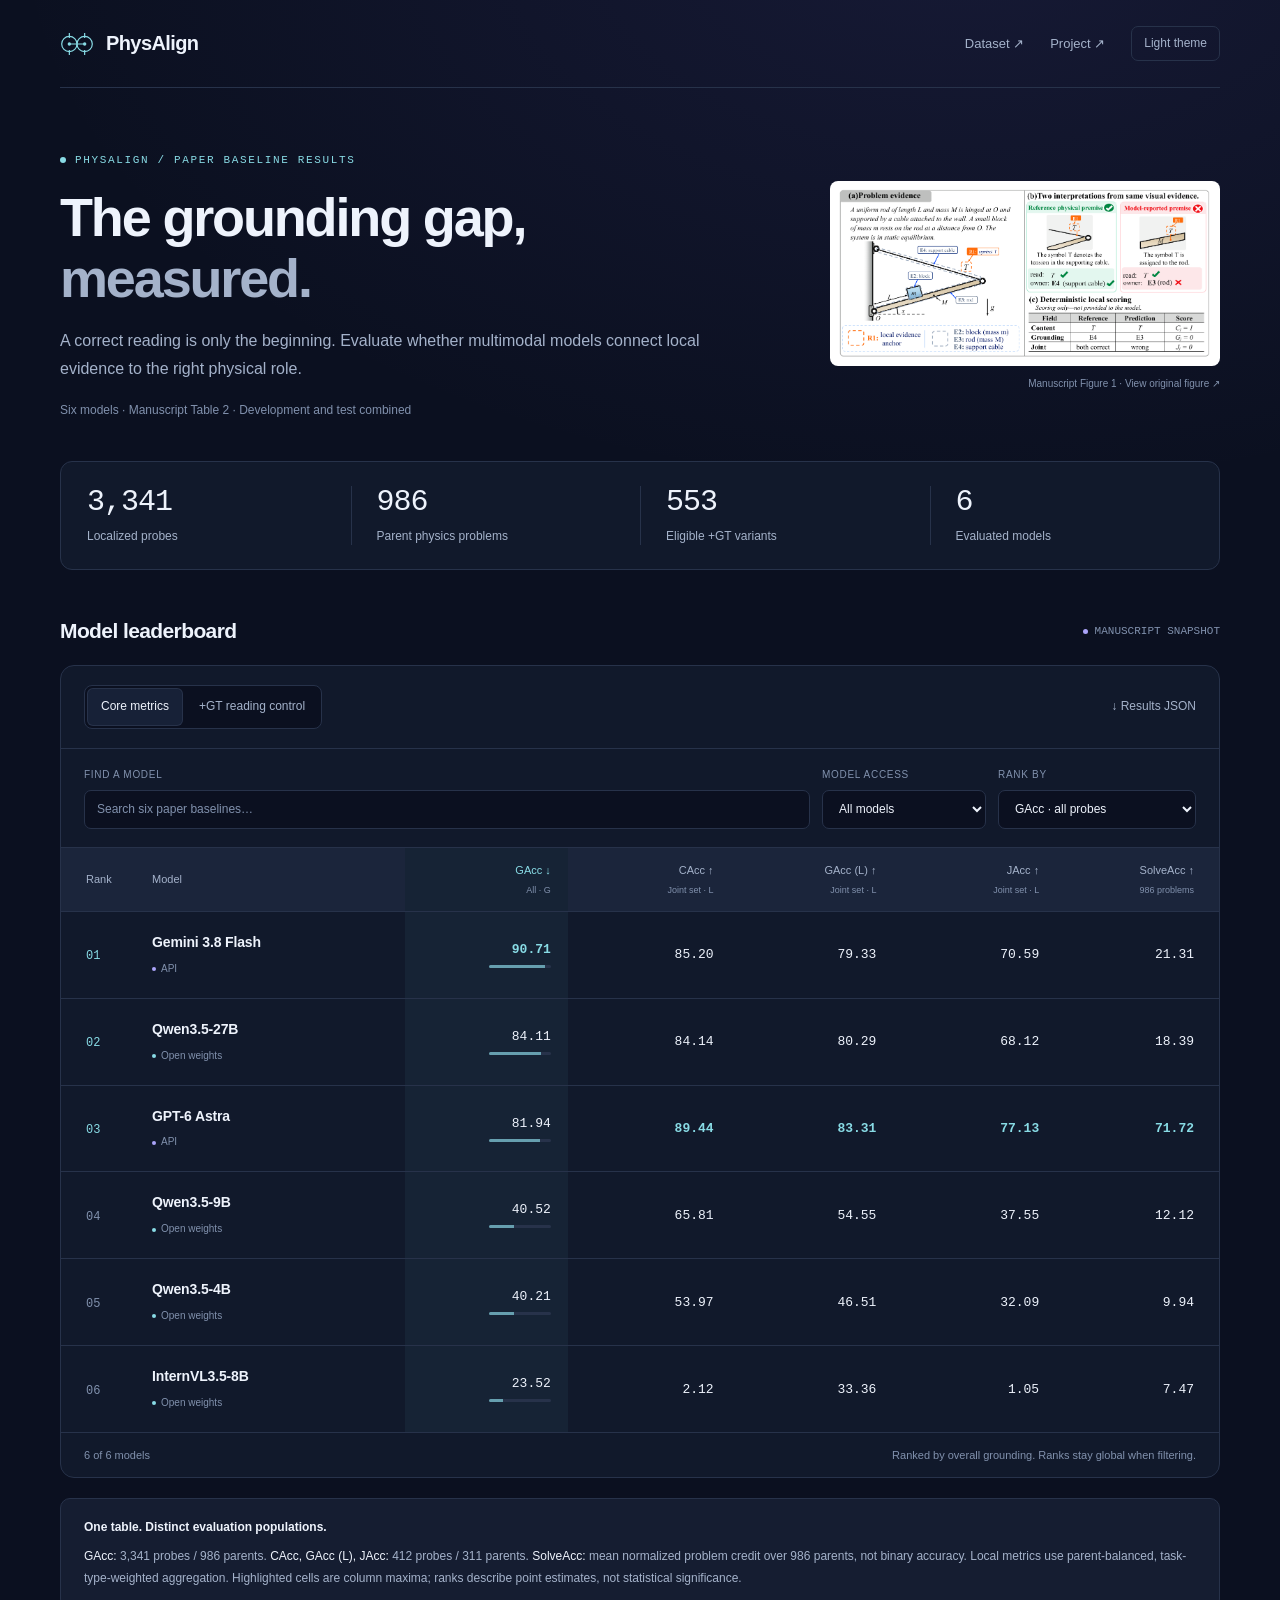
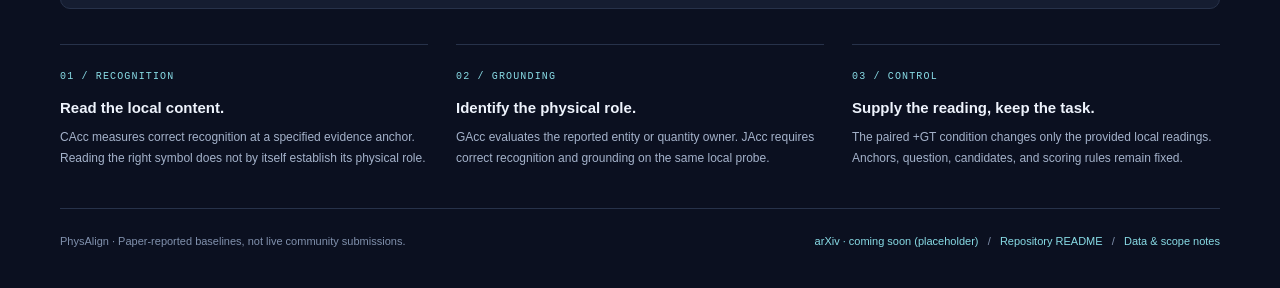
==== docs/leaderboard/index.html @ f6371ef3 "Release PhysAlign framework" ====
<!doctype html>
<html lang="en" data-theme="dark">
<head>
  <meta charset="utf-8" />
  <meta name="viewport" content="width=device-width, initial-scale=1" />
  <meta name="description" content="PhysAlign paper baselines: recognition, evidence-grounded role alignment, and original-problem solving across six multimodal models." />
  <title>PhysAlign · Model Leaderboard</title>
  <link rel="stylesheet" href="style.css" />
  <script id="baseline-data" type="application/json">{"schema_version":1,"title":"PhysAlign: A Benchmark for Evidence-Grounded Role Alignment in Multimodal Physics Reasoning","source":{"kind":"paper_baseline","table":2,"page":7,"snapshot_date":"2026-09-27","status":"Manuscript results; not a live submission leaderboard","evaluation_partition":"Development and test combined","rounding":"Values are transcribed from Table 2. Paired deltas are independently rounded in the paper."},"links":{"arxiv":"https://arxiv.org/abs/XXXX.XXXXX","arxiv_is_placeholder":true,"dataset":"https://huggingface.co/datasets/Jetson888/PhysAlign","project":"https://physalign-lab.github.io/"},"populations":{"all":{"symbol":"G","parents":986,"probes":3341},"joint":{"symbol":"L","parents":311,"probes":412},"paired_eligible":{"symbol":"P","parents":385,"probes":553},"solving":{"parents":986},"release":{"source_datasets":6,"development":{"parents":79,"probes":208,"paired_variants":90},"test":{"parents":907,"probes":3133,"paired_variants":463}}},"default_ranking":"gacc_all","metrics":[{"key":"gacc_all","label":"GAcc","scope":"All · G","population":"all","unit":"percent","higher_is_better":true},{"key":"cacc","label":"CAcc","scope":"Joint set · L","population":"joint","unit":"percent","higher_is_better":true},{"key":"gacc_joint","label":"GAcc (L)","scope":"Joint set · L","population":"joint","unit":"percent","higher_is_better":true},{"key":"jacc","label":"JAcc","scope":"Joint set · L","population":"joint","unit":"percent","higher_is_better":true},{"key":"solve_acc","label":"SolveAcc","scope":"986 problems","population":"solving","unit":"percent_normalized_credit","higher_is_better":true}],"models":[{"id":"qwen3.5-4b","name":"Qwen3.5-4B","family":"Qwen","access":"open_weights","gacc_all":40.21,"cacc":53.97,"gacc_joint":46.51,"jacc":32.09,"solve_acc":9.94,"paired":{"base":46.51,"gt":54.61,"delta_pp":8.1,"parents":311,"probes":412}},{"id":"qwen3.5-9b","name":"Qwen3.5-9B","family":"Qwen","access":"open_weights","gacc_all":40.52,"cacc":65.81,"gacc_joint":54.55,"jacc":37.55,"solve_acc":12.12,"paired":{"base":54.55,"gt":56.53,"delta_pp":1.98,"parents":311,"probes":412}},{"id":"qwen3.5-27b","name":"Qwen3.5-27B","family":"Qwen","access":"open_weights","gacc_all":84.11,"cacc":84.14,"gacc_joint":80.29,"jacc":68.12,"solve_acc":18.39,"paired":{"base":80.29,"gt":82.0,"delta_pp":1.71,"parents":311,"probes":412}},{"id":"internvl3.5-8b","name":"InternVL3.5-8B","family":"InternVL","access":"open_weights","gacc_all":23.52,"cacc":2.12,"gacc_joint":33.36,"jacc":1.05,"solve_acc":7.47,"paired":{"base":33.36,"gt":34.81,"delta_pp":1.45,"parents":311,"probes":412}},{"id":"gpt-6-astra","name":"GPT-6 Astra","family":"GPT","access":"api","gacc_all":81.94,"cacc":89.44,"gacc_joint":83.31,"jacc":77.13,"solve_acc":71.72,"paired":{"base":83.59,"gt":84.9,"delta_pp":1.32,"parents":304,"probes":397}},{"id":"gemini-3.8-flash","name":"Gemini 3.8 Flash","family":"Gemini","access":"api","gacc_all":90.71,"cacc":85.2,"gacc_joint":79.33,"jacc":70.59,"solve_acc":21.31,"paired":{"base":78.67,"gt":80.86,"delta_pp":2.2,"parents":304,"probes":397}}]}</script>
  <script src="leaderboard-core.js" defer></script>
  <script src="leaderboard.js" defer></script>
</head>
<body>
  <a class="skip-link" href="#results">Skip to results</a>
  <div class="wrap">
    <header class="nav">
      <a class="brand" href="https://physalign-lab.github.io/" aria-label="PhysAlign project page">
        <svg viewBox="0 0 40 30" fill="none" aria-hidden="true"><circle cx="11" cy="15" r="9" stroke="currentColor" stroke-width="1.4"/><circle cx="29" cy="15" r="9" stroke="currentColor" stroke-width="1.4"/><path d="M11 2v6m18-6v6M11 22v6m18-6v6M11 15h18" stroke="currentColor" stroke-width="1.4"/><circle cx="11" cy="15" r="2" fill="currentColor"/><circle cx="29" cy="15" r="2" fill="currentColor"/></svg>
        PhysAlign
      </a>
      <nav class="nav-links" aria-label="Project resources">
        <a class="nav-dataset" href="https://huggingface.co/datasets/Jetson888/PhysAlign">Dataset ↗</a>
        <a href="https://physalign-lab.github.io/">Project ↗</a>
        <button type="button" id="theme-toggle" class="theme-toggle" aria-label="Use light theme" aria-pressed="false" disabled>Light theme</button>
      </nav>
    </header>
    <main>
      <section class="hero" aria-labelledby="page-title">
        <div>
          <div class="eyebrow"><i aria-hidden="true"></i> PhysAlign / Paper baseline results</div>
          <h1 id="page-title">The grounding gap,<br /><span>measured.</span></h1>
          <p class="lede">A correct reading is only the beginning. Evaluate whether multimodal models connect local evidence to the right physical role.</p>
          <p class="hero-note">Six models · Manuscript Table 2 · Development and test combined</p>
        </div>
        <figure class="hero-figure">
          <a href="../assets/figure-1-grounding.png" aria-label="Open original manuscript Figure 1 at full resolution"><img src="../assets/figure-1-grounding.png" width="2142" height="966" alt="Original manuscript Figure 1: correct symbol recognition can coexist with incorrect grounding to a physical entity." /></a>
          <figcaption>Manuscript Figure 1 · View original figure ↗</figcaption>
        </figure>
      </section>

      <div class="stats" aria-label="Benchmark scope">
        <div class="stat"><strong>3,341</strong><span>Localized probes</span></div>
        <div class="stat"><strong>986</strong><span>Parent physics problems</span></div>
        <div class="stat"><strong>553</strong><span>Eligible +GT variants</span></div>
        <div class="stat"><strong>6</strong><span>Evaluated models</span></div>
      </div>

      <section id="results" aria-labelledby="results-title">
        <div class="section-heading"><h2 id="results-title">Model leaderboard</h2><span class="snapshot">MANUSCRIPT SNAPSHOT</span></div>
        <div class="board">
          <div class="board-top">
            <div class="view-switch" role="group" aria-label="Results view">
              <button type="button" data-view="core" class="active" aria-pressed="true" disabled>Core metrics</button>
              <button type="button" data-view="paired" aria-pressed="false" disabled>+GT reading control</button>
            </div>
            <a class="data-link" href="results.json" download="physalign-paper-baselines.json">↓ Results JSON</a>
          </div>
          <div class="toolbar">
            <div class="search-field"><label for="model-search">Find a model</label><input type="search" id="model-search" placeholder="Search six paper baselines…" autocomplete="off" disabled /></div>
            <div class="filter-field"><label for="access-filter">Model access</label><select id="access-filter" disabled><option value="all">All models</option><option value="open_weights">Open weights</option><option value="api">API models</option></select></div>
            <div class="metric-field"><label for="metric-picker">Rank by</label><select id="metric-picker" disabled><option value="gacc_all">GAcc · all probes</option><option value="cacc">CAcc · recognition</option><option value="gacc_joint">GAcc · joint set</option><option value="jacc">JAcc · joint correctness</option><option value="solve_acc">SolveAcc · solving</option></select></div>
          </div>
          <div class="table-wrap" tabindex="0" role="region" aria-label="Model results; scroll horizontally on small screens">
            <table>
              <caption class="sr-only">PhysAlign paper baselines. Scores are percentages; higher is better. Default ranking: GAcc over all grounding probes.</caption>
              <thead id="result-head"><tr><th scope="col" class="rank-col">Rank</th><th scope="col" class="model-col">Model</th><th scope="col" class="numeric selected" aria-sort="descending"><button type="button" data-sort="gacc_all">GAcc ↓<small>All · G</small></button></th><th scope="col" class="numeric" aria-sort="none"><button type="button" data-sort="cacc">CAcc ↑<small>Joint set · L</small></button></th><th scope="col" class="numeric" aria-sort="none"><button type="button" data-sort="gacc_joint">GAcc (L) ↑<small>Joint set · L</small></button></th><th scope="col" class="numeric" aria-sort="none"><button type="button" data-sort="jacc">JAcc ↑<small>Joint set · L</small></button></th><th scope="col" class="numeric" aria-sort="none"><button type="button" data-sort="solve_acc">SolveAcc ↑<small>986 problems</small></button></th></tr></thead>
              <tbody id="result-rows"><tr><td class="rank-col"><span class="rank top-rank">01</span></td><td class="model-cell"><span class="model-name">Gemini 3.8 Flash</span><span class="access api">API</span></td><td class="numeric selected best"><span class="score">90.71</span><span class="score-bar" aria-hidden="true"><i style="width:90.71%"></i></span></td><td class="numeric"><span class="score">85.20</span></td><td class="numeric"><span class="score">79.33</span></td><td class="numeric"><span class="score">70.59</span></td><td class="numeric"><span class="score">21.31</span></td></tr>
<tr><td class="rank-col"><span class="rank top-rank">02</span></td><td class="model-cell"><span class="model-name">Qwen3.5-27B</span><span class="access open">Open weights</span></td><td class="numeric selected"><span class="score">84.11</span><span class="score-bar" aria-hidden="true"><i style="width:84.11%"></i></span></td><td class="numeric"><span class="score">84.14</span></td><td class="numeric"><span class="score">80.29</span></td><td class="numeric"><span class="score">68.12</span></td><td class="numeric"><span class="score">18.39</span></td></tr>
<tr><td class="rank-col"><span class="rank top-rank">03</span></td><td class="model-cell"><span class="model-name">GPT-6 Astra</span><span class="access api">API</span></td><td class="numeric selected"><span class="score">81.94</span><span class="score-bar" aria-hidden="true"><i style="width:81.94%"></i></span></td><td class="numeric best"><span class="score">89.44</span></td><td class="numeric best"><span class="score">83.31</span></td><td class="numeric best"><span class="score">77.13</span></td><td class="numeric best"><span class="score">71.72</span></td></tr>
<tr><td class="rank-col"><span class="rank">04</span></td><td class="model-cell"><span class="model-name">Qwen3.5-9B</span><span class="access open">Open weights</span></td><td class="numeric selected"><span class="score">40.52</span><span class="score-bar" aria-hidden="true"><i style="width:40.52%"></i></span></td><td class="numeric"><span class="score">65.81</span></td><td class="numeric"><span class="score">54.55</span></td><td class="numeric"><span class="score">37.55</span></td><td class="numeric"><span class="score">12.12</span></td></tr>
<tr><td class="rank-col"><span class="rank">05</span></td><td class="model-cell"><span class="model-name">Qwen3.5-4B</span><span class="access open">Open weights</span></td><td class="numeric selected"><span class="score">40.21</span><span class="score-bar" aria-hidden="true"><i style="width:40.21%"></i></span></td><td class="numeric"><span class="score">53.97</span></td><td class="numeric"><span class="score">46.51</span></td><td class="numeric"><span class="score">32.09</span></td><td class="numeric"><span class="score">9.94</span></td></tr>
<tr><td class="rank-col"><span class="rank">06</span></td><td class="model-cell"><span class="model-name">InternVL3.5-8B</span><span class="access open">Open weights</span></td><td class="numeric selected"><span class="score">23.52</span><span class="score-bar" aria-hidden="true"><i style="width:23.52%"></i></span></td><td class="numeric"><span class="score">2.12</span></td><td class="numeric"><span class="score">33.36</span></td><td class="numeric"><span class="score">1.05</span></td><td class="numeric"><span class="score">7.47</span></td></tr></tbody>
            </table>
          </div>
          <div class="table-footer"><p id="result-count">6 of 6 models</p><p id="table-caption">Ranked by overall grounding. Ranks stay global when filtering.</p></div>
        </div>

        <div class="protocol" id="core-notes">
          <h3>One table. Distinct evaluation populations.</h3>
          <p><strong>GAcc:</strong> 3,341 probes / 986 parents. <strong>CAcc, GAcc (L), JAcc:</strong> 412 probes / 311 parents. <strong>SolveAcc:</strong> mean normalized problem credit over 986 parents, not binary accuracy. Local metrics use parent-balanced, task-type-weighted aggregation. Highlighted cells are column maxima; ranks describe point estimates, not statistical significance.</p>
        </div>
        <div class="protocol" id="paired-notes" hidden>
          <h3>Compare Base → +GT within a model.</h3>
          <p>+GT supplies verified local readings while withholding the target role. Open-weight models have <strong>412 observed paired probes / 311 parents</strong>; API models have <strong>397 / 304</strong>. These differ from the 553 eligible variants. Δ is the paper's independently rounded change in percentage points. Positive aggregate changes do not imply gains on every probe or a perfect-perception upper bound.</p>
        </div>
        <p id="status" class="sr-only" role="status" aria-live="polite"></p>
        <noscript><p class="protocol">The default GAcc ranking remains available without JavaScript. Enable JavaScript for filtering, alternative rankings, the paired view, and theme switching.</p></noscript>
      </section>

      <section class="scope-grid" aria-label="Metric interpretation">
        <article><span class="scope-label">01 / RECOGNITION</span><h3>Read the local content.</h3><p>CAcc measures correct recognition at a specified evidence anchor. Reading the right symbol does not by itself establish its physical role.</p></article>
        <article><span class="scope-label">02 / GROUNDING</span><h3>Identify the physical role.</h3><p>GAcc evaluates the reported entity or quantity owner. JAcc requires correct recognition and grounding on the same local probe.</p></article>
        <article><span class="scope-label">03 / CONTROL</span><h3>Supply the reading, keep the task.</h3><p>The paired +GT condition changes only the provided local readings. Anchors, question, candidates, and scoring rules remain fixed.</p></article>
      </section>
    </main>
    <footer class="footer"><p>PhysAlign · Paper-reported baselines, not live community submissions.</p><p><a href="https://arxiv.org/abs/XXXX.XXXXX">arXiv · coming soon (placeholder)</a> &nbsp; / &nbsp; <a href="../../README.md">Repository README</a> &nbsp; / &nbsp; <a href="README.md">Data &amp; scope notes</a></p></footer>
  </div>
</body>
</html>
---- docs/leaderboard/style.css ----
@charset "UTF-8";
:root { color-scheme: dark; --bg:#0b1020; --panel:#11192b; --raised:#172137; --line:#27324a; --fg:#eef3fc; --muted:#a4b2ca; --faint:#8191ad; --accent:#88dbe5; --violet:#aba4f9; --positive:#8ed6b9; --selected:rgba(114,189,218,.055); --soft:rgba(139,179,240,.08); }
:root[data-theme="light"] { color-scheme:light; --bg:#f6f8fc; --panel:#fff; --raised:#edf2f9; --line:#d9e2ef; --fg:#14233c; --muted:#4f6380; --faint:#627590; --accent:#176b83; --violet:#5f55ab; --positive:#206d53; --selected:#eef7fa; --soft:#eff3fb; }
* { box-sizing:border-box; }
html { scroll-behavior:smooth; }
body { margin:0; color:var(--fg); background:var(--bg); font:15px/1.65 "Inter",-apple-system,BlinkMacSystemFont,"Segoe UI",Arial,sans-serif; -webkit-font-smoothing:antialiased; }
body::before { content:""; position:absolute; inset:0 0 auto; height:500px; z-index:-1; background:radial-gradient(ellipse at 75% -15%,rgba(105,95,207,.12),transparent 70%); pointer-events:none; }
a { color:var(--accent); text-decoration:none; }
a:hover { text-decoration:underline; text-underline-offset:4px; }
button,input,select { font:inherit; }
button,select { cursor:pointer; }
button:disabled,select:disabled,input:disabled { cursor:default; opacity:.5; }
button,a,input,select { -webkit-tap-highlight-color:transparent; }
:focus-visible { outline:2px solid var(--accent); outline-offset:4px; border-radius:4px; }
[hidden] { display:none!important; }
.wrap { max-width:1240px; margin:0 auto; padding:0 40px; }
.nav { height:88px; display:flex; align-items:center; justify-content:space-between; border-bottom:1px solid var(--line); gap:24px; }
.brand { color:var(--fg); display:inline-flex; align-items:center; gap:12px; font-weight:650; font-size:20px; letter-spacing:-.6px; text-decoration:none!important; }
.brand svg { width:34px; height:28px; color:var(--accent); }
.nav-links { display:flex; align-items:center; gap:26px; color:var(--muted); font-size:13px; }
.nav-links a { color:inherit; }
.theme-toggle { border:1px solid var(--line); background:transparent; color:var(--muted); padding:7px 12px; border-radius:7px; font-size:12px; }
.hero { padding:64px 0 36px; display:grid; grid-template-columns:minmax(0,1fr) 390px; align-items:center; gap:40px; }
.eyebrow { display:flex; align-items:center; gap:9px; font:11px/1.5 "SFMono-Regular",Consolas,monospace; color:var(--accent); letter-spacing:1.65px; text-transform:uppercase; }
.eyebrow i { width:6px; height:6px; background:var(--accent); border-radius:50%; }
h1 { font-size:clamp(34px,4.3vw,54px); line-height:1.13; letter-spacing:-2.15px; font-weight:570; margin:18px 0 18px; }
h1 span { color:var(--muted); }
.lede { color:var(--muted); max-width:690px; margin:0; font-size:16px; line-height:1.8; }
.hero-note { color:var(--faint); font-size:12px; margin:17px 0 0; }
.hero-figure { margin:0; }
.hero-figure img { display:block; width:100%; height:auto; padding:8px; background:white; border-radius:8px; }
.hero-figure figcaption { margin-top:10px; color:var(--faint); font-size:10px; text-align:right; }
.stats { display:grid; grid-template-columns:repeat(4,1fr); border:1px solid var(--line); border-radius:12px; background:var(--panel); margin:4px 0 44px; }
.stat { padding:22px 26px; position:relative; }
.stat+.stat::before { content:""; position:absolute; left:0; top:24px; bottom:24px; width:1px; background:var(--line); }
.stat strong { font:500 30px/1.2 "SFMono-Regular",Consolas,monospace; letter-spacing:-1px; }
.stat span { display:block; color:var(--muted); font-size:12px; margin-top:7px; }
.section-heading { display:flex; align-items:center; justify-content:space-between; gap:24px; margin-bottom:17px; }
.section-heading h2 { font-size:21px; letter-spacing:-.6px; margin:0; font-weight:560; }
.snapshot { display:flex; gap:7px; align-items:center; color:var(--faint); font:11px "SFMono-Regular",Consolas,monospace; }
.snapshot::before { content:""; width:5px; height:5px; border-radius:50%; background:var(--violet); }
.board { background:var(--panel); border:1px solid var(--line); border-radius:14px; overflow:hidden; }
.board-top { padding:19px 23px; display:flex; align-items:center; justify-content:space-between; gap:20px; border-bottom:1px solid var(--line); }
.view-switch { display:flex; gap:4px; padding:3px; border:1px solid var(--line); border-radius:8px; background:var(--bg); }
.view-switch button { border:0; background:transparent; color:var(--muted); padding:8px 13px; font-size:12px; border-radius:5px; }
.view-switch button.active { background:var(--raised); color:var(--fg); box-shadow:0 0 0 1px var(--line); }
.data-link { font-size:12px; color:var(--muted); white-space:nowrap; }
.toolbar { display:flex; gap:12px; padding:18px 23px; align-items:end; }
.toolbar label { display:block; color:var(--faint); font-size:10px; letter-spacing:.7px; text-transform:uppercase; margin-bottom:6px; }
.search-field { flex:1; min-width:150px; }
.filter-field { width:164px; }
.metric-field { width:198px; }
input,select { width:100%; border:1px solid var(--line); border-radius:7px; padding:9px 12px; background:var(--bg); color:var(--fg); font-size:12px; height:39px; }
input::placeholder { color:var(--faint); }
.table-wrap { overflow-x:auto; scrollbar-color:var(--line) var(--panel); }
table { width:100%; border-collapse:collapse; white-space:nowrap; min-width:880px; }
th { text-align:left; background:var(--soft); color:var(--muted); font-size:11px; font-weight:500; padding:13px 17px; border-block:1px solid var(--line); }
th button { padding:0; border:0; background:transparent; color:inherit; font-weight:inherit; font-size:inherit; text-align:right; }
th button:hover { color:var(--accent); }
th small { display:block; margin-top:4px; font-size:9px; font-weight:400; color:var(--faint); }
th.selected { color:var(--accent); }
td { padding:19px 17px; border-bottom:1px solid var(--line); }
tr:last-child td { border-bottom:0; }
tbody tr:hover td { background:var(--soft); }
.rank-col { width:74px; padding-left:25px; }
.rank { font:12px "SFMono-Regular",Consolas,monospace; color:var(--faint); }
.rank.top-rank { color:var(--accent); }
.model-col { width:270px; }
.model-cell { min-width:234px; }
.model-name { display:block; font-size:14px; font-weight:560; letter-spacing:-.15px; }
.access { font-size:10px; color:var(--faint); display:inline-flex; align-items:center; gap:5px; margin-top:3px; }
.access::before { content:""; width:4px; height:4px; border-radius:50%; background:var(--faint); }
.access.api::before { background:var(--violet); }
.access.open::before { background:var(--accent); }
.numeric { text-align:right; font-variant-numeric:tabular-nums; }
td.numeric { font:13px "SFMono-Regular",Consolas,monospace; min-width:111px; }
td.numeric:last-child,th:last-child { padding-right:25px; }
.selected { background:var(--selected); }
.best .score { color:var(--accent); font-weight:700; }
.score-bar { display:block; height:3px; border-radius:3px; background:var(--line); width:62px; margin:8px 0 0 auto; overflow:hidden; }
.score-bar i { display:block; height:100%; background:var(--accent); opacity:.65; }
.delta { color:var(--positive); }
.muted-number { color:var(--muted); }
.table-footer { padding:13px 23px; border-top:1px solid var(--line); display:flex; gap:20px; justify-content:space-between; font-size:11px; color:var(--faint); }
.table-footer p { margin:0; }
.empty { text-align:center; padding:42px; color:var(--muted); }
.empty button { background:none; border:0; color:var(--accent); text-decoration:underline; font-size:13px; }
.protocol { margin-top:20px; background:var(--soft); border:1px solid var(--line); border-radius:10px; padding:19px 23px; }
.protocol h3 { margin:0 0 7px; font-size:12px; font-weight:600; color:var(--fg); }
.protocol p { font-size:12px; color:var(--muted); margin:0; line-height:1.85; }
.protocol strong { color:var(--fg); font-weight:500; }
.scope-grid { display:grid; grid-template-columns:repeat(3,1fr); gap:28px; padding:35px 0 38px; }
.scope-grid article { border-top:1px solid var(--line); padding-top:17px; }
.scope-label { color:var(--accent); font:10px "SFMono-Regular",Consolas,monospace; letter-spacing:1.15px; }
.scope-grid h3 { font-size:15px; font-weight:550; margin:9px 0 6px; }
.scope-grid p { color:var(--muted); margin:0; font-size:12px; line-height:1.8; }
.footer { border-top:1px solid var(--line); padding:23px 0 38px; display:flex; justify-content:space-between; gap:24px; color:var(--faint); font-size:11px; }
.footer p { margin:0; }
.sr-only { position:absolute; width:1px; height:1px; padding:0; margin:-1px; overflow:hidden; clip:rect(0,0,0,0); white-space:nowrap; border:0; }
.skip-link { position:absolute; left:20px; top:-100px; background:var(--panel); color:var(--accent); padding:10px 16px; border:1px solid var(--accent); border-radius:5px; z-index:10; }
.skip-link:focus { top:15px; }
@media (max-width:950px) { .hero { grid-template-columns:1fr; gap:26px; } .hero-figure { max-width:540px; } .hero { padding-top:44px; } .stat { padding:20px; } .wrap { padding:0 26px; } }
@media (max-width:620px) {
  .wrap { padding:0 17px; } .nav { height:72px; gap:10px; } .brand { font-size:18px; gap:8px; } .brand svg { width:28px; }
  .nav-links { gap:13px; font-size:12px; } .nav-links .nav-dataset { display:none; } .theme-toggle { padding:6px 8px; font-size:10px; }
  .hero { padding:35px 0 25px; } h1 { font-size:37px; letter-spacing:-1.45px; } .lede { font-size:14px; } .eyebrow { font-size:9px; letter-spacing:1.15px; }
  .stats { grid-template-columns:repeat(2,1fr); margin-bottom:30px; } .stat strong { font-size:26px; } .stat { padding:18px 20px; }
  .stat:nth-child(3)::before { display:none; } .stat:nth-child(n+3) { border-top:1px solid var(--line); }
  .section-heading { gap:10px; } .section-heading h2 { font-size:19px; } .snapshot { font-size:9px; }
  .board-top { padding:15px 13px; gap:10px; } .view-switch button { padding:7px 10px; font-size:11px; } .data-link { font-size:10px; }
  .toolbar { flex-wrap:wrap; padding:14px 13px; gap:11px; } .search-field { flex-basis:100%; } .filter-field,.metric-field { width:calc(50% - 6px); }
  .table-footer { padding:12px 14px; display:block; } .table-footer p+p { margin-top:4px; }
  .protocol { padding:16px; } .scope-grid { grid-template-columns:1fr; gap:18px; padding:29px 0; } .footer { flex-direction:column; gap:8px; }
}
@media (prefers-reduced-motion:reduce) { html { scroll-behavior:auto; } }
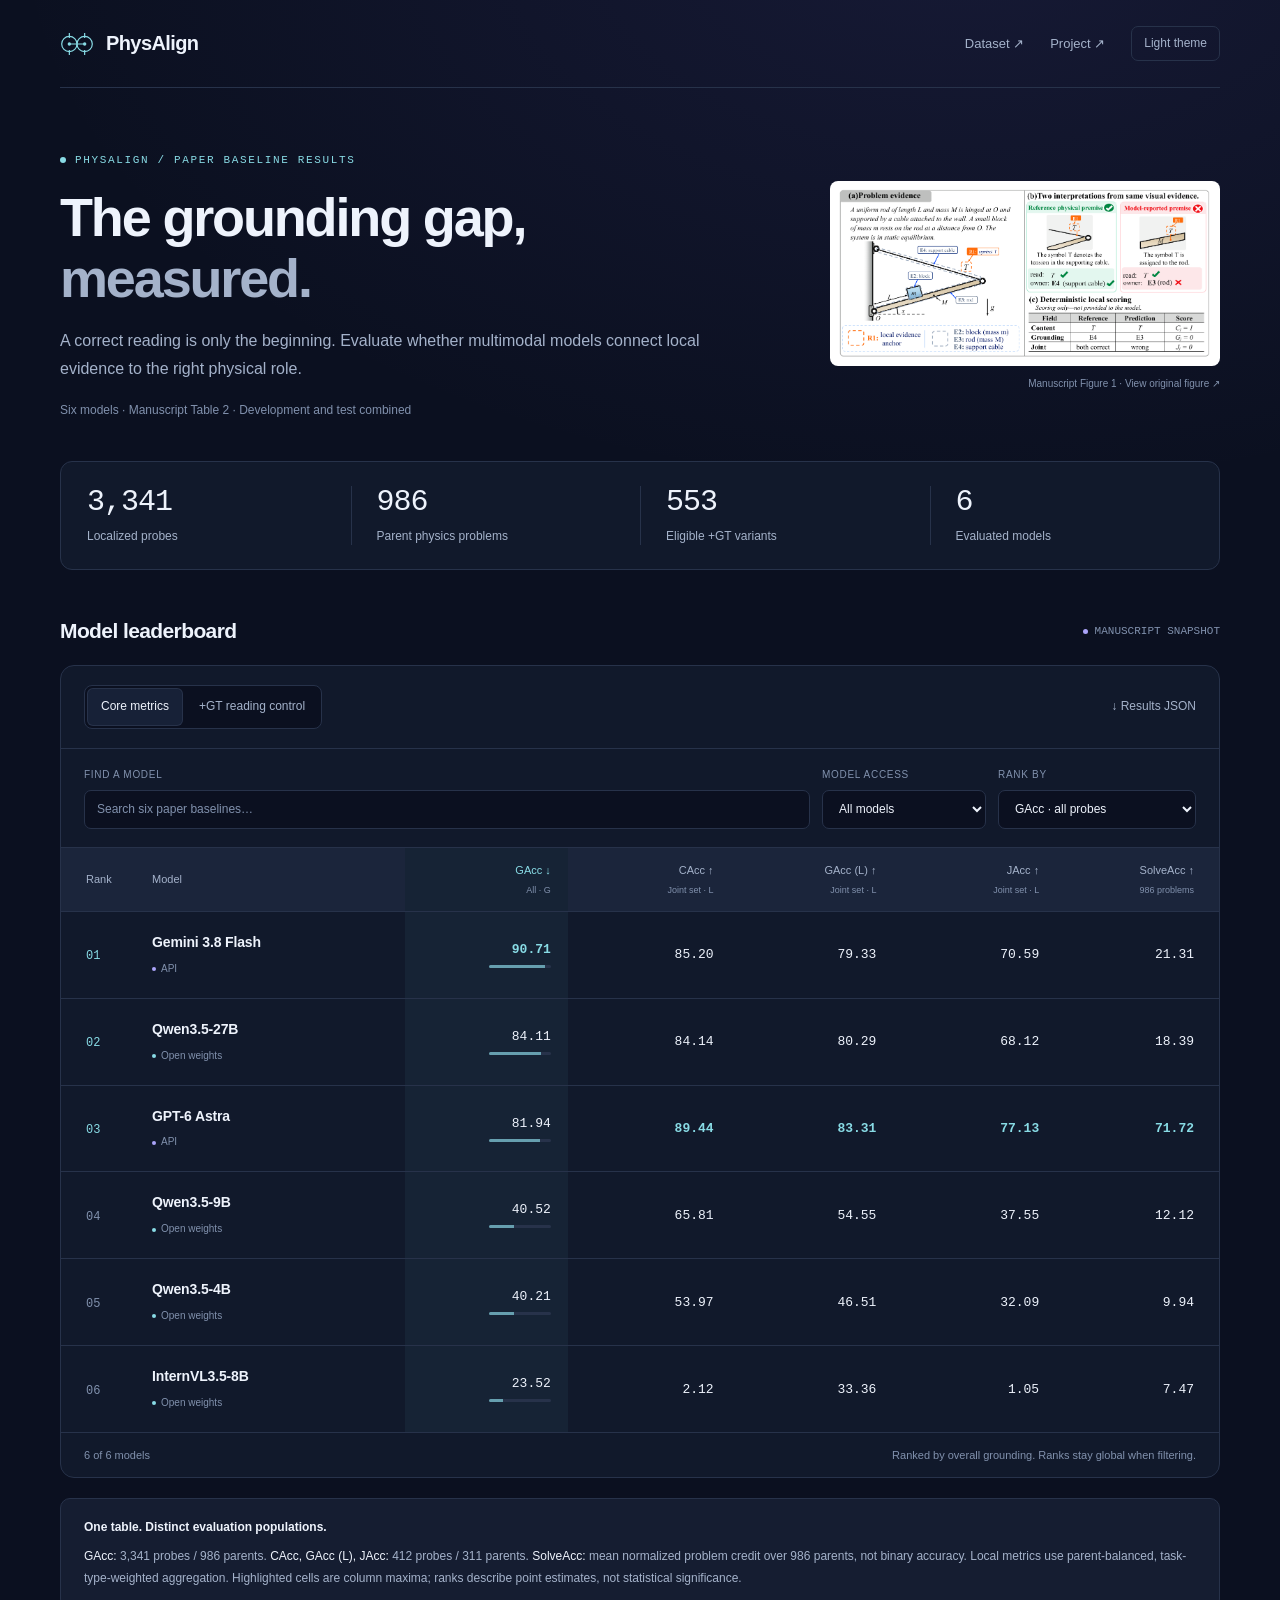
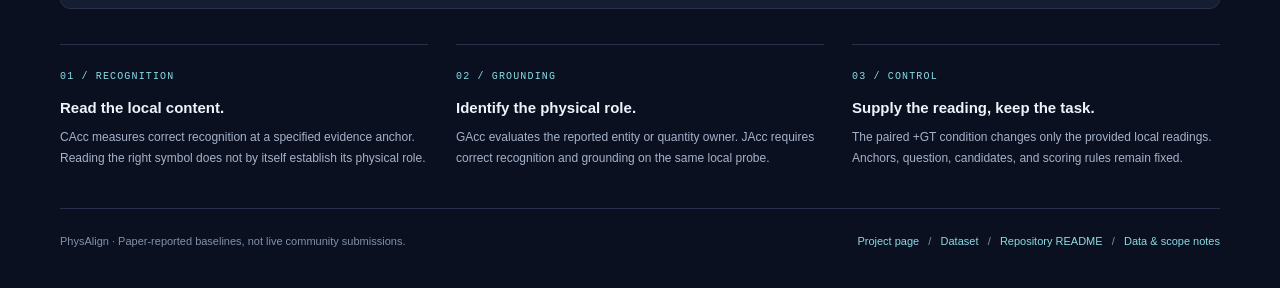
==== commit 9796ec07: "Polish public README and paper terminology" ====
--- a/docs/leaderboard/index.html
+++ b/docs/leaderboard/index.html
@@ -6,7 +6,7 @@
   <meta name="description" content="PhysAlign paper baselines: recognition, evidence-grounded role alignment, and original-problem solving across six multimodal models." />
   <title>PhysAlign · Model Leaderboard</title>
   <link rel="stylesheet" href="style.css" />
-  <script id="baseline-data" type="application/json">{"schema_version":1,"title":"PhysAlign: A Benchmark for Evidence-Grounded Role Alignment in Multimodal Physics Reasoning","source":{"kind":"paper_baseline","table":2,"page":7,"snapshot_date":"2026-09-27","status":"Manuscript results; not a live submission leaderboard","evaluation_partition":"Development and test combined","rounding":"Values are transcribed from Table 2. Paired deltas are independently rounded in the paper."},"links":{"arxiv":"https://arxiv.org/abs/XXXX.XXXXX","arxiv_is_placeholder":true,"dataset":"https://huggingface.co/datasets/Jetson888/PhysAlign","project":"https://physalign-lab.github.io/"},"populations":{"all":{"symbol":"G","parents":986,"probes":3341},"joint":{"symbol":"L","parents":311,"probes":412},"paired_eligible":{"symbol":"P","parents":385,"probes":553},"solving":{"parents":986},"release":{"source_datasets":6,"development":{"parents":79,"probes":208,"paired_variants":90},"test":{"parents":907,"probes":3133,"paired_variants":463}}},"default_ranking":"gacc_all","metrics":[{"key":"gacc_all","label":"GAcc","scope":"All · G","population":"all","unit":"percent","higher_is_better":true},{"key":"cacc","label":"CAcc","scope":"Joint set · L","population":"joint","unit":"percent","higher_is_better":true},{"key":"gacc_joint","label":"GAcc (L)","scope":"Joint set · L","population":"joint","unit":"percent","higher_is_better":true},{"key":"jacc","label":"JAcc","scope":"Joint set · L","population":"joint","unit":"percent","higher_is_better":true},{"key":"solve_acc","label":"SolveAcc","scope":"986 problems","population":"solving","unit":"percent_normalized_credit","higher_is_better":true}],"models":[{"id":"qwen3.5-4b","name":"Qwen3.5-4B","family":"Qwen","access":"open_weights","gacc_all":40.21,"cacc":53.97,"gacc_joint":46.51,"jacc":32.09,"solve_acc":9.94,"paired":{"base":46.51,"gt":54.61,"delta_pp":8.1,"parents":311,"probes":412}},{"id":"qwen3.5-9b","name":"Qwen3.5-9B","family":"Qwen","access":"open_weights","gacc_all":40.52,"cacc":65.81,"gacc_joint":54.55,"jacc":37.55,"solve_acc":12.12,"paired":{"base":54.55,"gt":56.53,"delta_pp":1.98,"parents":311,"probes":412}},{"id":"qwen3.5-27b","name":"Qwen3.5-27B","family":"Qwen","access":"open_weights","gacc_all":84.11,"cacc":84.14,"gacc_joint":80.29,"jacc":68.12,"solve_acc":18.39,"paired":{"base":80.29,"gt":82.0,"delta_pp":1.71,"parents":311,"probes":412}},{"id":"internvl3.5-8b","name":"InternVL3.5-8B","family":"InternVL","access":"open_weights","gacc_all":23.52,"cacc":2.12,"gacc_joint":33.36,"jacc":1.05,"solve_acc":7.47,"paired":{"base":33.36,"gt":34.81,"delta_pp":1.45,"parents":311,"probes":412}},{"id":"gpt-6-astra","name":"GPT-6 Astra","family":"GPT","access":"api","gacc_all":81.94,"cacc":89.44,"gacc_joint":83.31,"jacc":77.13,"solve_acc":71.72,"paired":{"base":83.59,"gt":84.9,"delta_pp":1.32,"parents":304,"probes":397}},{"id":"gemini-3.8-flash","name":"Gemini 3.8 Flash","family":"Gemini","access":"api","gacc_all":90.71,"cacc":85.2,"gacc_joint":79.33,"jacc":70.59,"solve_acc":21.31,"paired":{"base":78.67,"gt":80.86,"delta_pp":2.2,"parents":304,"probes":397}}]}</script>
+  <script id="baseline-data" type="application/json">{"schema_version":1,"title":"PhysAlign: A Benchmark for Evidence-Grounded Role Alignment in Multimodal Physics Reasoning","source":{"kind":"paper_baseline","table":2,"page":7,"snapshot_date":"2026-09-27","status":"Manuscript results; not a live submission leaderboard","evaluation_partition":"Development and test combined","rounding":"Values are transcribed from Table 2. Paired deltas are independently rounded in the paper."},"links":{"dataset":"https://huggingface.co/datasets/Jetson888/PhysAlign","project":"https://physalign-lab.github.io/"},"populations":{"all":{"symbol":"G","parents":986,"probes":3341},"joint":{"symbol":"L","parents":311,"probes":412},"paired_eligible":{"symbol":"P","parents":385,"probes":553},"solving":{"parents":986},"release":{"source_datasets":6,"development":{"parents":79,"probes":208,"paired_variants":90},"test":{"parents":907,"probes":3133,"paired_variants":463}}},"default_ranking":"gacc_all","metrics":[{"key":"gacc_all","label":"GAcc","scope":"All · G","population":"all","unit":"percent","higher_is_better":true},{"key":"cacc","label":"CAcc","scope":"Joint set · L","population":"joint","unit":"percent","higher_is_better":true},{"key":"gacc_joint","label":"GAcc (L)","scope":"Joint set · L","population":"joint","unit":"percent","higher_is_better":true},{"key":"jacc","label":"JAcc","scope":"Joint set · L","population":"joint","unit":"percent","higher_is_better":true},{"key":"solve_acc","label":"SolveAcc","scope":"986 problems","population":"solving","unit":"percent_normalized_credit","higher_is_better":true}],"models":[{"id":"qwen3.5-4b","name":"Qwen3.5-4B","family":"Qwen","access":"open_weights","gacc_all":40.21,"cacc":53.97,"gacc_joint":46.51,"jacc":32.09,"solve_acc":9.94,"paired":{"base":46.51,"gt":54.61,"delta_pp":8.1,"parents":311,"probes":412}},{"id":"qwen3.5-9b","name":"Qwen3.5-9B","family":"Qwen","access":"open_weights","gacc_all":40.52,"cacc":65.81,"gacc_joint":54.55,"jacc":37.55,"solve_acc":12.12,"paired":{"base":54.55,"gt":56.53,"delta_pp":1.98,"parents":311,"probes":412}},{"id":"qwen3.5-27b","name":"Qwen3.5-27B","family":"Qwen","access":"open_weights","gacc_all":84.11,"cacc":84.14,"gacc_joint":80.29,"jacc":68.12,"solve_acc":18.39,"paired":{"base":80.29,"gt":82.0,"delta_pp":1.71,"parents":311,"probes":412}},{"id":"internvl3.5-8b","name":"InternVL3.5-8B","family":"InternVL","access":"open_weights","gacc_all":23.52,"cacc":2.12,"gacc_joint":33.36,"jacc":1.05,"solve_acc":7.47,"paired":{"base":33.36,"gt":34.81,"delta_pp":1.45,"parents":311,"probes":412}},{"id":"gpt-6-astra","name":"GPT-6 Astra","family":"GPT","access":"api","gacc_all":81.94,"cacc":89.44,"gacc_joint":83.31,"jacc":77.13,"solve_acc":71.72,"paired":{"base":83.59,"gt":84.9,"delta_pp":1.32,"parents":304,"probes":397}},{"id":"gemini-3.8-flash","name":"Gemini 3.8 Flash","family":"Gemini","access":"api","gacc_all":90.71,"cacc":85.2,"gacc_joint":79.33,"jacc":70.59,"solve_acc":21.31,"paired":{"base":78.67,"gt":80.86,"delta_pp":2.2,"parents":304,"probes":397}}]}</script>
   <script src="leaderboard-core.js" defer></script>
   <script src="leaderboard.js" defer></script>
 </head>
@@ -93,7 +93,7 @@
         <article><span class="scope-label">03 / CONTROL</span><h3>Supply the reading, keep the task.</h3><p>The paired +GT condition changes only the provided local readings. Anchors, question, candidates, and scoring rules remain fixed.</p></article>
       </section>
     </main>
-    <footer class="footer"><p>PhysAlign · Paper-reported baselines, not live community submissions.</p><p><a href="https://arxiv.org/abs/XXXX.XXXXX">arXiv · coming soon (placeholder)</a> &nbsp; / &nbsp; <a href="../../README.md">Repository README</a> &nbsp; / &nbsp; <a href="README.md">Data &amp; scope notes</a></p></footer>
+    <footer class="footer"><p>PhysAlign · Paper-reported baselines, not live community submissions.</p><p><a href="https://physalign-lab.github.io/">Project page</a> &nbsp; / &nbsp; <a href="https://huggingface.co/datasets/Jetson888/PhysAlign">Dataset</a> &nbsp; / &nbsp; <a href="../../README.md">Repository README</a> &nbsp; / &nbsp; <a href="README.md">Data &amp; scope notes</a></p></footer>
   </div>
 </body>
 </html>
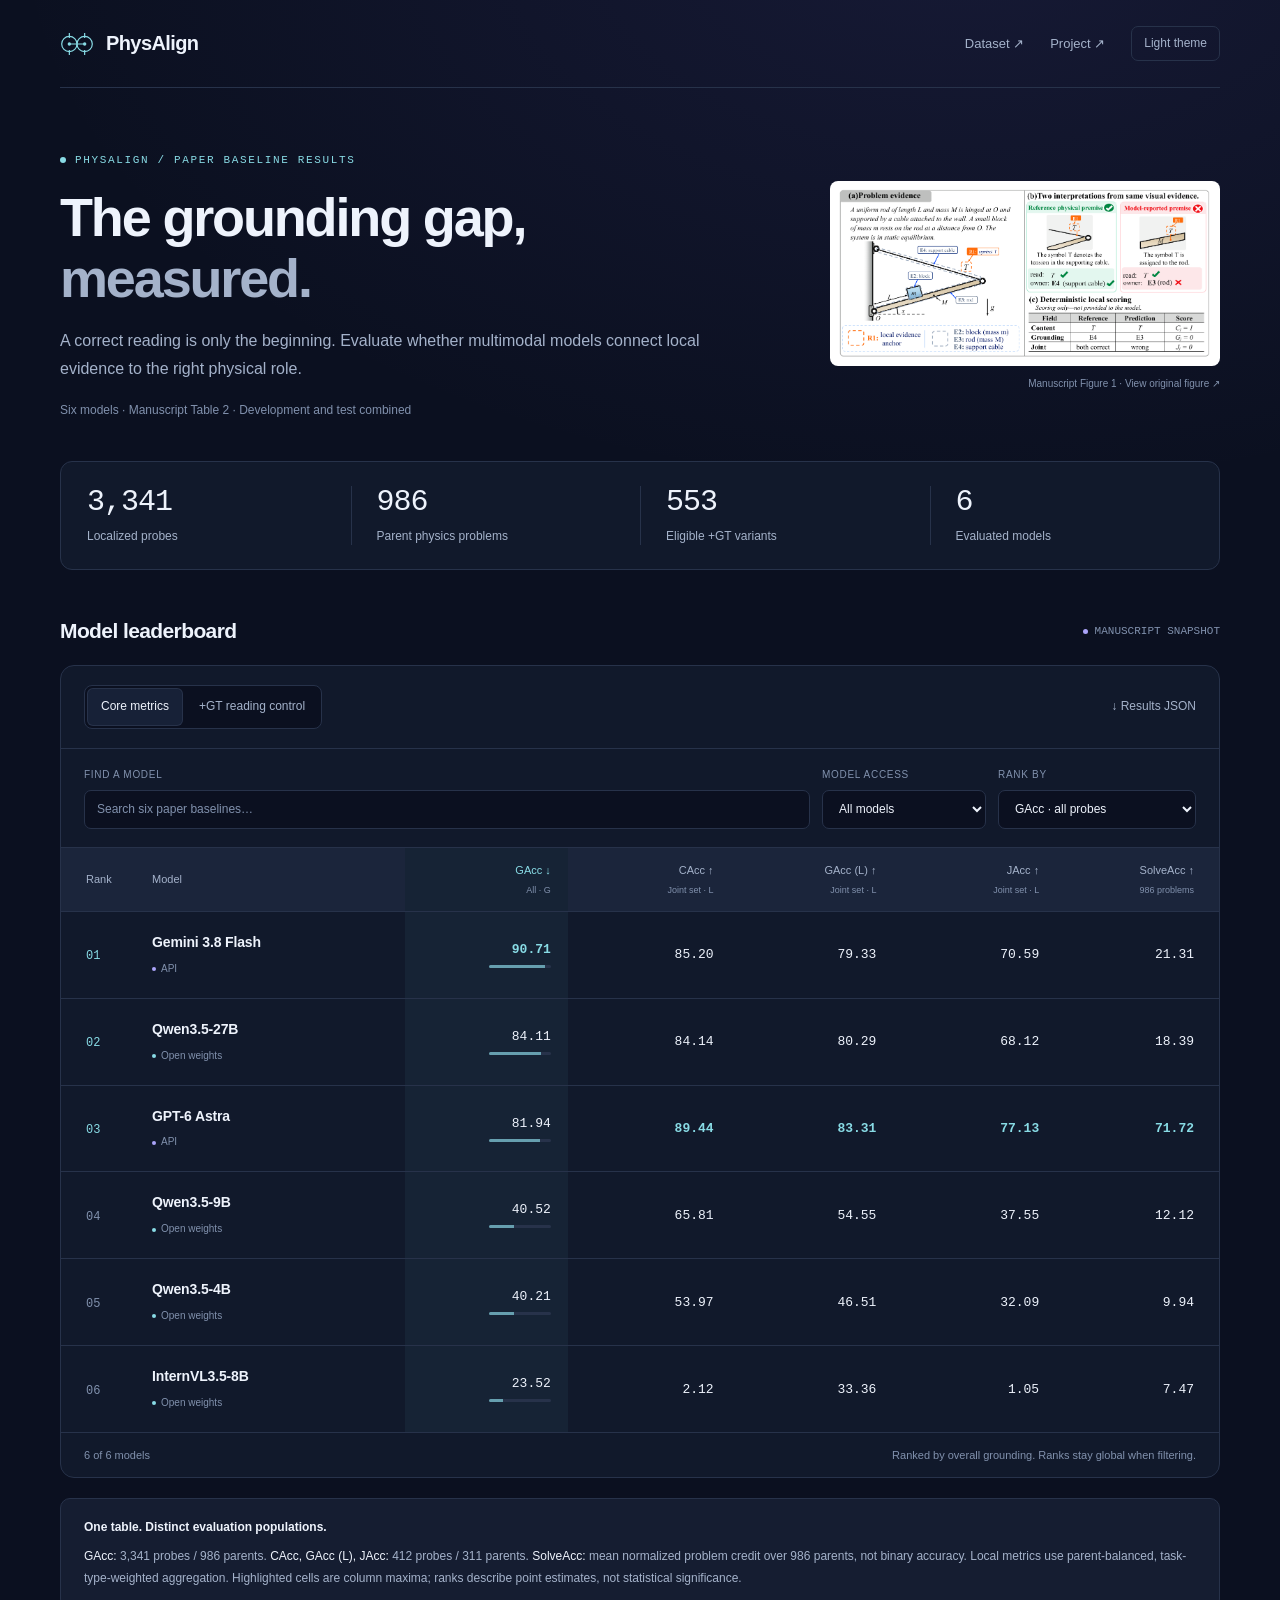
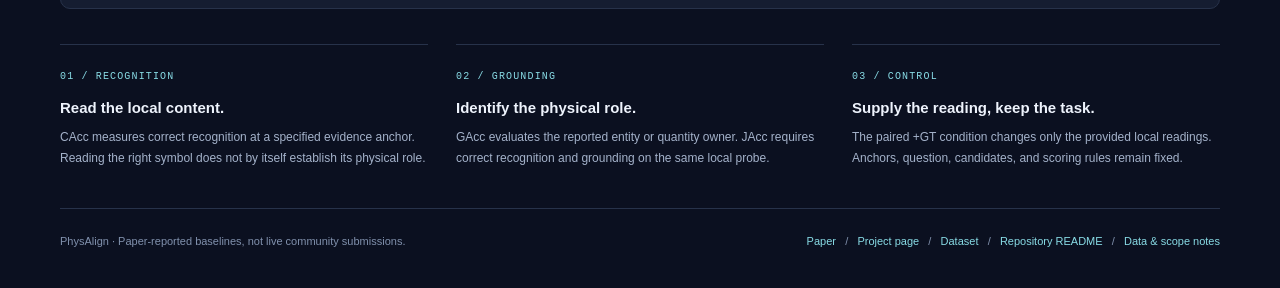
==== commit 1a456640: "Add arXiv paper and citation" ====
--- a/docs/leaderboard/index.html
+++ b/docs/leaderboard/index.html
@@ -6,7 +6,7 @@
   <meta name="description" content="PhysAlign paper baselines: recognition, evidence-grounded role alignment, and original-problem solving across six multimodal models." />
   <title>PhysAlign · Model Leaderboard</title>
   <link rel="stylesheet" href="style.css" />
-  <script id="baseline-data" type="application/json">{"schema_version":1,"title":"PhysAlign: A Benchmark for Evidence-Grounded Role Alignment in Multimodal Physics Reasoning","source":{"kind":"paper_baseline","table":2,"page":7,"snapshot_date":"2026-09-27","status":"Manuscript results; not a live submission leaderboard","evaluation_partition":"Development and test combined","rounding":"Values are transcribed from Table 2. Paired deltas are independently rounded in the paper."},"links":{"dataset":"https://huggingface.co/datasets/Jetson888/PhysAlign","project":"https://physalign-lab.github.io/"},"populations":{"all":{"symbol":"G","parents":986,"probes":3341},"joint":{"symbol":"L","parents":311,"probes":412},"paired_eligible":{"symbol":"P","parents":385,"probes":553},"solving":{"parents":986},"release":{"source_datasets":6,"development":{"parents":79,"probes":208,"paired_variants":90},"test":{"parents":907,"probes":3133,"paired_variants":463}}},"default_ranking":"gacc_all","metrics":[{"key":"gacc_all","label":"GAcc","scope":"All · G","population":"all","unit":"percent","higher_is_better":true},{"key":"cacc","label":"CAcc","scope":"Joint set · L","population":"joint","unit":"percent","higher_is_better":true},{"key":"gacc_joint","label":"GAcc (L)","scope":"Joint set · L","population":"joint","unit":"percent","higher_is_better":true},{"key":"jacc","label":"JAcc","scope":"Joint set · L","population":"joint","unit":"percent","higher_is_better":true},{"key":"solve_acc","label":"SolveAcc","scope":"986 problems","population":"solving","unit":"percent_normalized_credit","higher_is_better":true}],"models":[{"id":"qwen3.5-4b","name":"Qwen3.5-4B","family":"Qwen","access":"open_weights","gacc_all":40.21,"cacc":53.97,"gacc_joint":46.51,"jacc":32.09,"solve_acc":9.94,"paired":{"base":46.51,"gt":54.61,"delta_pp":8.1,"parents":311,"probes":412}},{"id":"qwen3.5-9b","name":"Qwen3.5-9B","family":"Qwen","access":"open_weights","gacc_all":40.52,"cacc":65.81,"gacc_joint":54.55,"jacc":37.55,"solve_acc":12.12,"paired":{"base":54.55,"gt":56.53,"delta_pp":1.98,"parents":311,"probes":412}},{"id":"qwen3.5-27b","name":"Qwen3.5-27B","family":"Qwen","access":"open_weights","gacc_all":84.11,"cacc":84.14,"gacc_joint":80.29,"jacc":68.12,"solve_acc":18.39,"paired":{"base":80.29,"gt":82.0,"delta_pp":1.71,"parents":311,"probes":412}},{"id":"internvl3.5-8b","name":"InternVL3.5-8B","family":"InternVL","access":"open_weights","gacc_all":23.52,"cacc":2.12,"gacc_joint":33.36,"jacc":1.05,"solve_acc":7.47,"paired":{"base":33.36,"gt":34.81,"delta_pp":1.45,"parents":311,"probes":412}},{"id":"gpt-6-astra","name":"GPT-6 Astra","family":"GPT","access":"api","gacc_all":81.94,"cacc":89.44,"gacc_joint":83.31,"jacc":77.13,"solve_acc":71.72,"paired":{"base":83.59,"gt":84.9,"delta_pp":1.32,"parents":304,"probes":397}},{"id":"gemini-3.8-flash","name":"Gemini 3.8 Flash","family":"Gemini","access":"api","gacc_all":90.71,"cacc":85.2,"gacc_joint":79.33,"jacc":70.59,"solve_acc":21.31,"paired":{"base":78.67,"gt":80.86,"delta_pp":2.2,"parents":304,"probes":397}}]}</script>
+  <script id="baseline-data" type="application/json">{"schema_version":1,"title":"PhysAlign: A Benchmark for Evidence-Grounded Role Alignment in Multimodal Physics Reasoning","source":{"kind":"paper_baseline","table":2,"page":7,"snapshot_date":"2026-09-27","status":"Manuscript results; not a live submission leaderboard","evaluation_partition":"Development and test combined","rounding":"Values are transcribed from Table 2. Paired deltas are independently rounded in the paper."},"links":{"arxiv":"https://arxiv.org/abs/2609.33319","dataset":"https://huggingface.co/datasets/Jetson888/PhysAlign","project":"https://physalign-lab.github.io/"},"populations":{"all":{"symbol":"G","parents":986,"probes":3341},"joint":{"symbol":"L","parents":311,"probes":412},"paired_eligible":{"symbol":"P","parents":385,"probes":553},"solving":{"parents":986},"release":{"source_datasets":6,"development":{"parents":79,"probes":208,"paired_variants":90},"test":{"parents":907,"probes":3133,"paired_variants":463}}},"default_ranking":"gacc_all","metrics":[{"key":"gacc_all","label":"GAcc","scope":"All · G","population":"all","unit":"percent","higher_is_better":true},{"key":"cacc","label":"CAcc","scope":"Joint set · L","population":"joint","unit":"percent","higher_is_better":true},{"key":"gacc_joint","label":"GAcc (L)","scope":"Joint set · L","population":"joint","unit":"percent","higher_is_better":true},{"key":"jacc","label":"JAcc","scope":"Joint set · L","population":"joint","unit":"percent","higher_is_better":true},{"key":"solve_acc","label":"SolveAcc","scope":"986 problems","population":"solving","unit":"percent_normalized_credit","higher_is_better":true}],"models":[{"id":"qwen3.5-4b","name":"Qwen3.5-4B","family":"Qwen","access":"open_weights","gacc_all":40.21,"cacc":53.97,"gacc_joint":46.51,"jacc":32.09,"solve_acc":9.94,"paired":{"base":46.51,"gt":54.61,"delta_pp":8.1,"parents":311,"probes":412}},{"id":"qwen3.5-9b","name":"Qwen3.5-9B","family":"Qwen","access":"open_weights","gacc_all":40.52,"cacc":65.81,"gacc_joint":54.55,"jacc":37.55,"solve_acc":12.12,"paired":{"base":54.55,"gt":56.53,"delta_pp":1.98,"parents":311,"probes":412}},{"id":"qwen3.5-27b","name":"Qwen3.5-27B","family":"Qwen","access":"open_weights","gacc_all":84.11,"cacc":84.14,"gacc_joint":80.29,"jacc":68.12,"solve_acc":18.39,"paired":{"base":80.29,"gt":82.0,"delta_pp":1.71,"parents":311,"probes":412}},{"id":"internvl3.5-8b","name":"InternVL3.5-8B","family":"InternVL","access":"open_weights","gacc_all":23.52,"cacc":2.12,"gacc_joint":33.36,"jacc":1.05,"solve_acc":7.47,"paired":{"base":33.36,"gt":34.81,"delta_pp":1.45,"parents":311,"probes":412}},{"id":"gpt-6-astra","name":"GPT-6 Astra","family":"GPT","access":"api","gacc_all":81.94,"cacc":89.44,"gacc_joint":83.31,"jacc":77.13,"solve_acc":71.72,"paired":{"base":83.59,"gt":84.9,"delta_pp":1.32,"parents":304,"probes":397}},{"id":"gemini-3.8-flash","name":"Gemini 3.8 Flash","family":"Gemini","access":"api","gacc_all":90.71,"cacc":85.2,"gacc_joint":79.33,"jacc":70.59,"solve_acc":21.31,"paired":{"base":78.67,"gt":80.86,"delta_pp":2.2,"parents":304,"probes":397}}]}</script>
   <script src="leaderboard-core.js" defer></script>
   <script src="leaderboard.js" defer></script>
 </head>
@@ -93,7 +93,7 @@
         <article><span class="scope-label">03 / CONTROL</span><h3>Supply the reading, keep the task.</h3><p>The paired +GT condition changes only the provided local readings. Anchors, question, candidates, and scoring rules remain fixed.</p></article>
       </section>
     </main>
-    <footer class="footer"><p>PhysAlign · Paper-reported baselines, not live community submissions.</p><p><a href="https://physalign-lab.github.io/">Project page</a> &nbsp; / &nbsp; <a href="https://huggingface.co/datasets/Jetson888/PhysAlign">Dataset</a> &nbsp; / &nbsp; <a href="../../README.md">Repository README</a> &nbsp; / &nbsp; <a href="README.md">Data &amp; scope notes</a></p></footer>
+    <footer class="footer"><p>PhysAlign · Paper-reported baselines, not live community submissions.</p><p><a href="https://arxiv.org/abs/2609.33319">Paper</a> &nbsp; / &nbsp; <a href="https://physalign-lab.github.io/">Project page</a> &nbsp; / &nbsp; <a href="https://huggingface.co/datasets/Jetson888/PhysAlign">Dataset</a> &nbsp; / &nbsp; <a href="../../README.md">Repository README</a> &nbsp; / &nbsp; <a href="README.md">Data &amp; scope notes</a></p></footer>
   </div>
 </body>
 </html>
